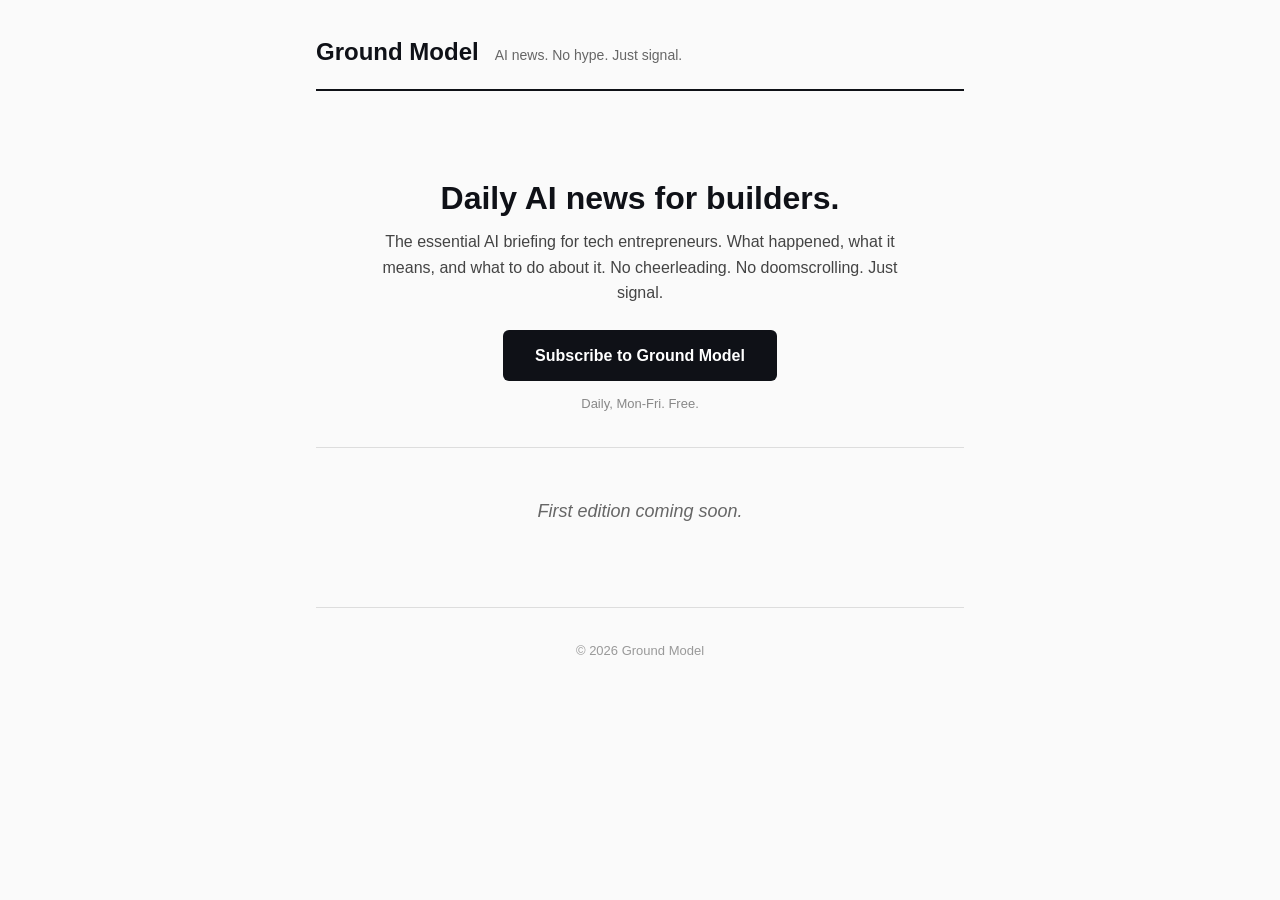
==== index.html @ ffa8e071 "feat: initial Ground Model blog" ====
<!DOCTYPE html>
<html lang="en">
<head>
    <meta charset="UTF-8">
    <meta name="viewport" content="width=device-width, initial-scale=1.0">
    <title>Ground Model — Daily AI news for builders.</title>
    <meta name="description" content="AI news for tech entrepreneurs. No hype. Just signal. Daily, Mon-Fri.">
    <meta property="og:title" content="Ground Model">
    <meta property="og:description" content="Daily AI news for builders. No hype. Just signal.">
    <meta property="og:type" content="website">
    <meta property="og:url" content="https://groundmodel.com">
    <link rel="icon" href="/static/favicon.svg" type="image/svg+xml">
    <link rel="stylesheet" href="/static/style.css">
</head>
<body>
    <header>
        <a href="/" class="logo">Ground Model</a>
        <span class="tagline">AI news. No hype. Just signal.</span>
    </header>
    <main>
        <section class="hero">
            <h1>Daily AI news for builders.</h1>
            <p class="hero-desc">The essential AI briefing for tech entrepreneurs. What happened, what it means, and what to do about it. No cheerleading. No doomscrolling. Just signal.</p>
            <a href="https://ground-model.beehiiv.com/subscribe" class="subscribe-btn-large">Subscribe to Ground Model</a>
            <p class="subscribe-note">Daily, Mon-Fri. Free.</p>
        </section>

        
        <section class="coming-soon">
            <p>First edition coming soon.</p>
        </section>
        
    </main>
    <footer>
        <p class="copyright">&copy; 2026 Ground Model</p>
    </footer>
</body>
</html>
---- static/style.css ----
*,
*::before,
*::after {
    box-sizing: border-box;
    margin: 0;
    padding: 0;
}

body {
    font-family: -apple-system, BlinkMacSystemFont, "Segoe UI", Roboto, Oxygen,
        Ubuntu, Cantarell, "Fira Sans", "Droid Sans", "Helvetica Neue", sans-serif;
    line-height: 1.7;
    color: #1a1a2e;
    background: #fafafa;
    max-width: 680px;
    margin: 0 auto;
    padding: 2rem 1rem;
}

header {
    display: flex;
    align-items: baseline;
    gap: 1rem;
    margin-bottom: 3rem;
    padding-bottom: 1rem;
    border-bottom: 2px solid #0f1117;
}

.logo {
    font-size: 1.5rem;
    font-weight: 700;
    color: #0f1117;
    text-decoration: none;
}

.tagline {
    font-size: 0.875rem;
    color: #666;
}

h1 {
    font-size: 2rem;
    line-height: 1.2;
    margin-bottom: 0.5rem;
    color: #0f1117;
}

.meta {
    display: flex;
    gap: 1rem;
    color: #666;
    font-size: 0.875rem;
    margin-bottom: 2rem;
}

.content {
    font-size: 1.0625rem;
}

.content h2 {
    font-size: 1.375rem;
    margin-top: 2rem;
    margin-bottom: 0.75rem;
}

.content h3 {
    font-size: 1.125rem;
    margin-top: 1.5rem;
    margin-bottom: 0.5rem;
}

.content p {
    margin-bottom: 1rem;
}

.content a {
    color: #0066cc;
    text-decoration: underline;
}

.content img {
    max-width: 100%;
    height: auto;
    border-radius: 4px;
    margin: 1rem 0;
}

/* Hero section */
.hero {
    text-align: center;
    padding: 3rem 0 2rem;
}

.hero h1 {
    font-size: 2.5rem;
    margin-bottom: 1rem;
}

.hero-desc {
    font-size: 1.125rem;
    color: #444;
    line-height: 1.6;
    max-width: 540px;
    margin: 0 auto 2rem;
}

.subscribe-btn-large {
    display: inline-block;
    background: #0f1117;
    color: #fff;
    padding: 0.875rem 2.5rem;
    border-radius: 6px;
    text-decoration: none;
    font-weight: 700;
    font-size: 1.125rem;
}

.subscribe-btn-large:hover {
    background: #1a1a2e;
}

.subscribe-note {
    margin-top: 0.75rem;
    font-size: 0.875rem;
    color: #888;
}

/* Coming soon */
.coming-soon {
    text-align: center;
    padding: 3rem 0;
    color: #666;
    font-size: 1.125rem;
}

/* Editions section */
.editions-section {
    margin-top: 3rem;
}

.editions-section h2 {
    font-size: 1.25rem;
    margin-bottom: 1.5rem;
    color: #0f1117;
}

.edition-list {
    list-style: none;
}

.edition-list li {
    margin-bottom: 1.5rem;
}

.edition-list a {
    text-decoration: none;
    color: inherit;
    display: block;
    padding: 1rem;
    border-radius: 6px;
    transition: background 0.15s;
}

.edition-list a:hover {
    background: #f0f0f0;
}

.edition-title {
    display: block;
    font-size: 1.125rem;
    font-weight: 600;
    color: #0f1117;
}

.edition-date {
    display: block;
    font-size: 0.875rem;
    color: #666;
    margin-top: 0.25rem;
}

.edition-preview {
    display: block;
    font-size: 0.9375rem;
    color: #444;
    margin-top: 0.25rem;
}

/* Back link */
.back-link {
    display: inline-block;
    color: #666;
    text-decoration: none;
    font-size: 0.875rem;
    margin-bottom: 2rem;
}

.back-link:hover {
    color: #0f1117;
}

/* Share buttons */
.share-buttons {
    display: flex;
    align-items: center;
    gap: 0.75rem;
    padding: 1.5rem 0;
    margin-top: 2rem;
    border-top: 1px solid #e5e5e5;
    font-size: 0.875rem;
    color: #666;
    flex-wrap: wrap;
}

.share-btn {
    display: inline-block;
    padding: 0.375rem 0.875rem;
    border: 1px solid #ddd;
    border-radius: 4px;
    text-decoration: none;
    color: #333;
    font-size: 0.8125rem;
    background: #fff;
    cursor: pointer;
    font-family: inherit;
}

.share-btn:hover {
    background: #f5f5f5;
    border-color: #bbb;
}

/* Subscribe inline */
.subscribe-inline {
    text-align: center;
    padding: 2rem;
    margin: 2rem 0;
    background: #f5f5f5;
    border-radius: 8px;
}

.subscribe-inline p {
    margin-bottom: 1rem;
    color: #444;
}

footer {
    margin-top: 4rem;
    padding-top: 2rem;
    border-top: 1px solid #ddd;
    text-align: center;
}

.cta {
    margin-bottom: 2rem;
}

.cta p {
    margin-bottom: 0.75rem;
    color: #444;
}

.subscribe-btn {
    display: inline-block;
    background: #0f1117;
    color: #fff;
    padding: 0.625rem 1.5rem;
    border-radius: 4px;
    text-decoration: none;
    font-weight: 600;
    font-size: 0.9375rem;
}

.subscribe-btn:hover {
    background: #1a1a2e;
}

.copyright {
    font-size: 0.8125rem;
    color: #999;
}

@media (max-width: 600px) {
    body {
        padding: 1rem 0.75rem;
    }

    h1 {
        font-size: 1.5rem;
    }

    .hero h1 {
        font-size: 1.75rem;
    }

    header {
        flex-direction: column;
        gap: 0.25rem;
    }

    .share-buttons {
        flex-direction: column;
        align-items: flex-start;
    }
}

/* Hero section */
.hero {
    padding: 2.5rem 0 2rem;
    border-bottom: 1px solid #ddd;
    margin-bottom: 2rem;
}

.hero h1 {
    font-size: 2rem;
    margin-bottom: 0.75rem;
}

.hero-desc {
    color: #444;
    font-size: 1rem;
    margin-bottom: 1.5rem;
    max-width: 540px;
}

.subscribe-hero {
    display: flex;
    flex-direction: column;
    gap: 0.4rem;
}

.subscribe-btn-large {
    display: inline-block;
    background: #0f1117;
    color: #fff !important;
    padding: 0.75rem 2rem;
    border-radius: 6px;
    font-weight: 700;
    font-size: 1rem;
    text-decoration: none;
    width: fit-content;
}

.subscribe-btn-large:hover {
    background: #1a1a2e;
}

.subscribe-note {
    font-size: 0.8125rem;
    color: #888;
}

.coming-soon {
    color: #666;
    font-style: italic;
    padding: 1rem 0;
}

.editions h2 {
    font-size: 1.25rem;
    margin-bottom: 1rem;
    color: #0f1117;
}
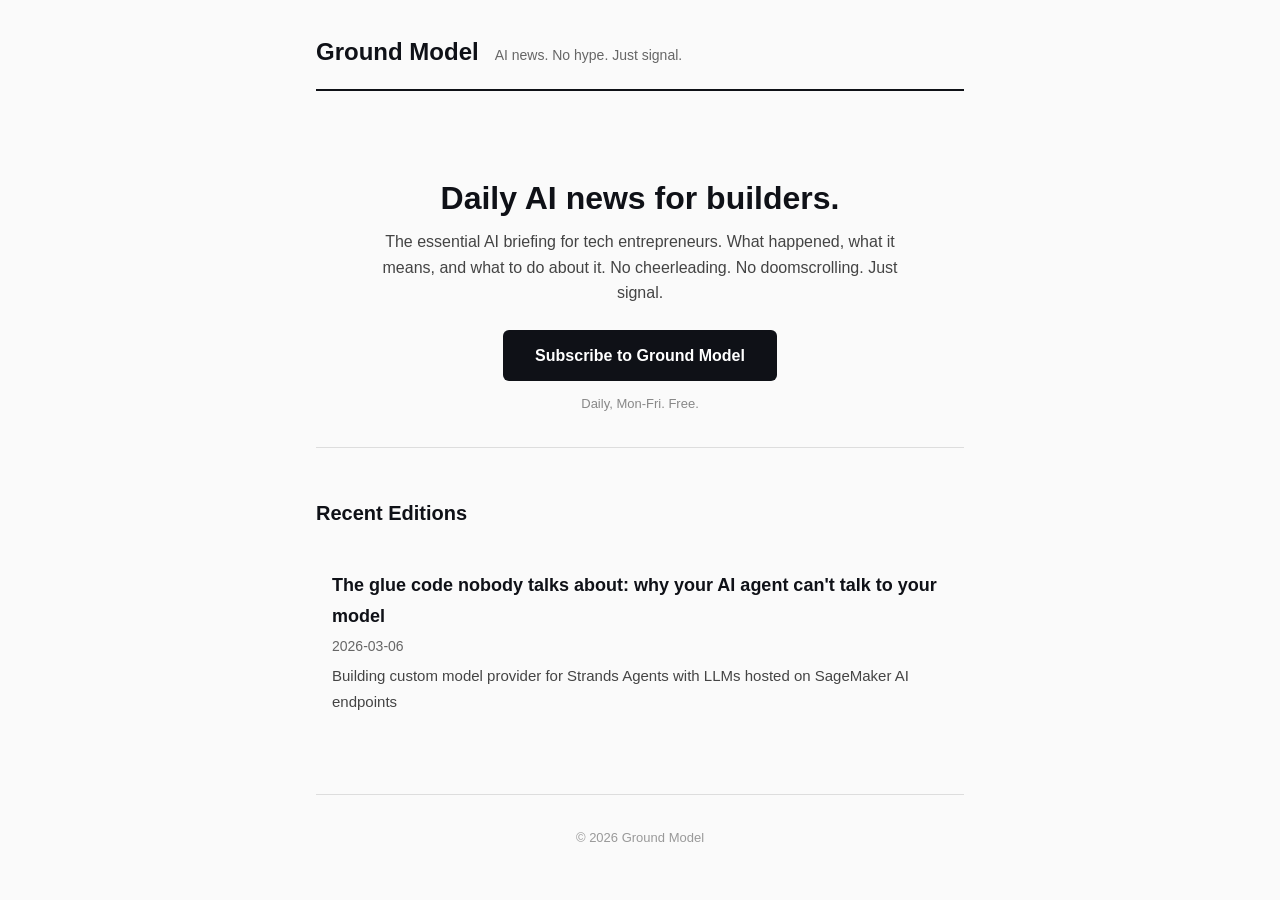
==== commit 89537cbb: "feat: edition 2026-03-06" ====
--- a/index.html
+++ b/index.html
@@ -26,8 +26,21 @@
         </section>
 
         
-        <section class="coming-soon">
-            <p>First edition coming soon.</p>
+        <section class="editions-section">
+            <h2>Recent Editions</h2>
+            <ul class="edition-list">
+                
+                <li>
+                    <a href="/posts/2026/03/06/the-glue-code-nobody-talks-about-why-your-ai-agent-can-t-talk-to-your-model.html">
+                        <span class="edition-title">The glue code nobody talks about: why your AI agent can&#39;t talk to your model</span>
+                        <span class="edition-date">2026-03-06</span>
+                        
+                        <span class="edition-preview">Building custom model provider for Strands Agents with LLMs hosted on SageMaker AI endpoints</span>
+                        
+                    </a>
+                </li>
+                
+            </ul>
         </section>
         
     </main>
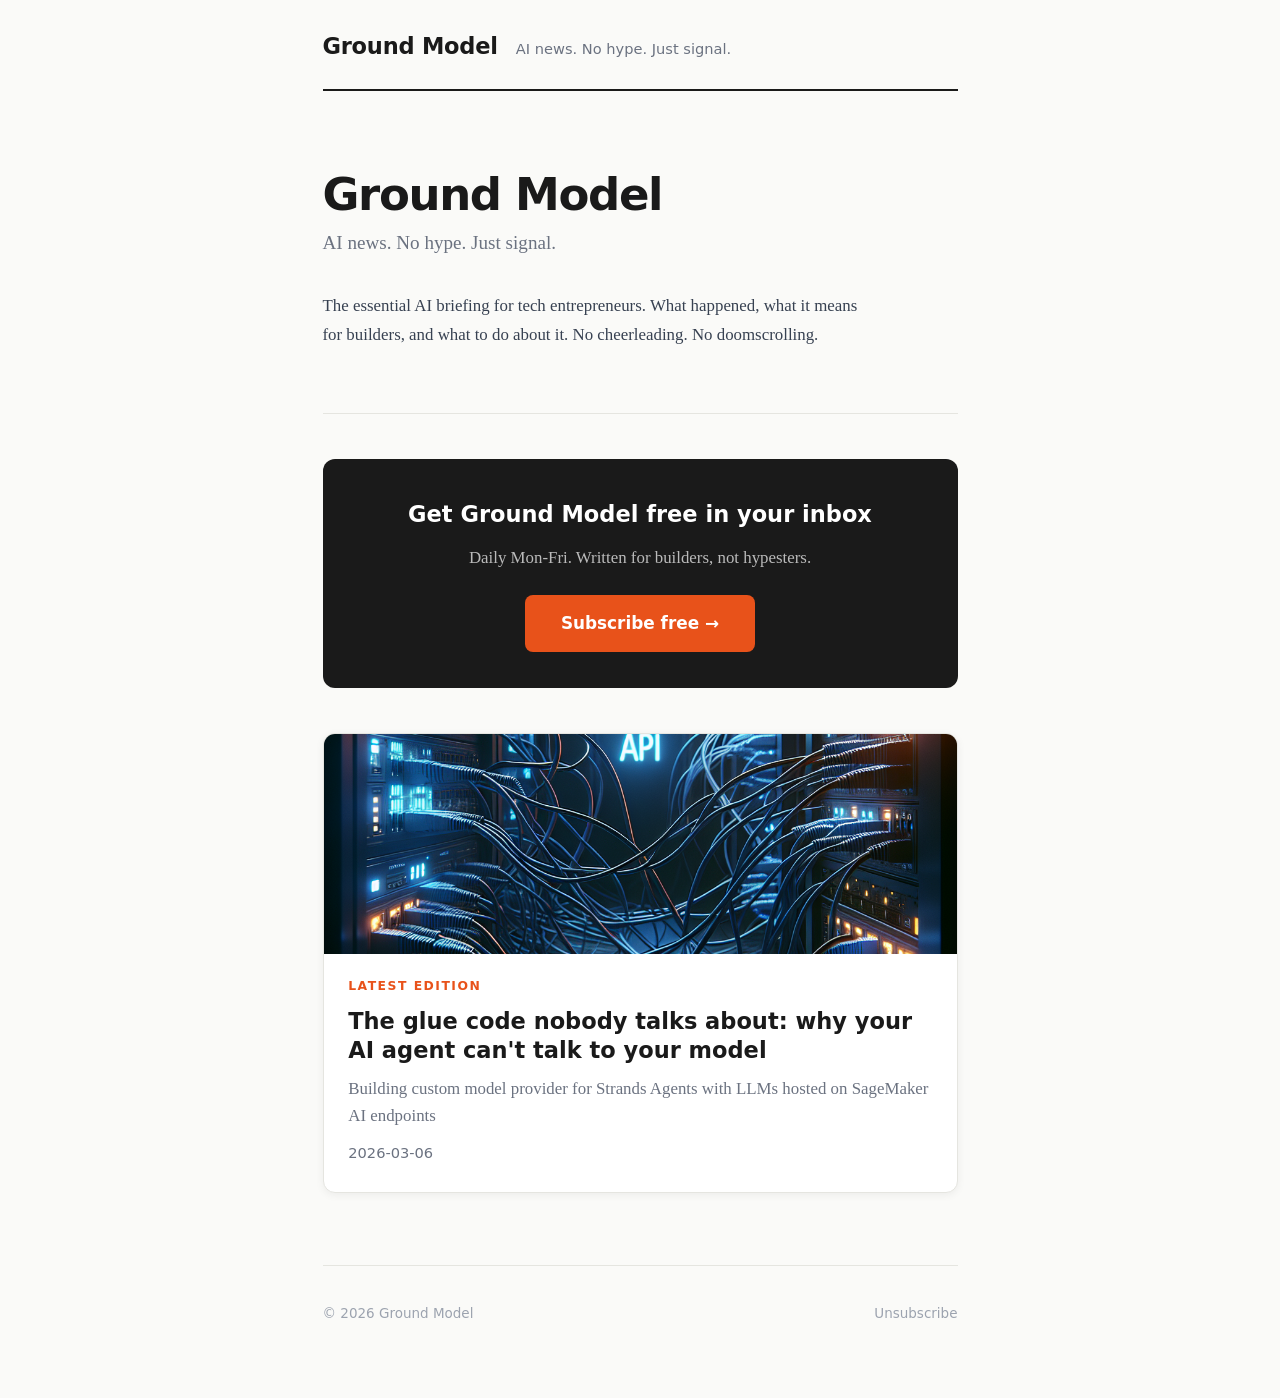
==== commit 9eaccd70: "feat: edition 2026-03-06" ====
--- a/index.html
+++ b/index.html
@@ -1,51 +1,85 @@
 <!DOCTYPE html>
 <html lang="en">
 <head>
-    <meta charset="UTF-8">
-    <meta name="viewport" content="width=device-width, initial-scale=1.0">
-    <title>Ground Model — Daily AI news for builders.</title>
-    <meta name="description" content="AI news for tech entrepreneurs. No hype. Just signal. Daily, Mon-Fri.">
-    <meta property="og:title" content="Ground Model">
-    <meta property="og:description" content="Daily AI news for builders. No hype. Just signal.">
-    <meta property="og:type" content="website">
-    <meta property="og:url" content="https://groundmodel.com">
-    <link rel="icon" href="/static/favicon.svg" type="image/svg+xml">
-    <link rel="stylesheet" href="/static/style.css">
+  <meta charset="UTF-8">
+  <meta name="viewport" content="width=device-width, initial-scale=1.0">
+  <title>Ground Model — Daily AI news for builders.</title>
+  <meta name="description" content="AI news for tech entrepreneurs. No hype. Just signal. Daily, Mon-Fri.">
+  <meta property="og:title" content="Ground Model">
+  <meta property="og:description" content="Daily AI news for builders. No hype. Just signal.">
+  <meta property="og:type" content="website">
+  <meta property="og:url" content="https://groundmodel.com">
+  
+  <meta property="og:image" content="https://groundmodel.com/static/images/2026-03-06_hero.png">
+  
+  <meta name="twitter:card" content="summary_large_image">
+  <link rel="canonical" href="https://groundmodel.com">
+  <link rel="icon" href="/static/favicon.svg" type="image/svg+xml">
+  <link rel="stylesheet" href="/static/style.css">
 </head>
 <body>
-    <header>
-        <a href="/" class="logo">Ground Model</a>
-        <span class="tagline">AI news. No hype. Just signal.</span>
+  <div class="page-shell">
+
+    <header class="site-header">
+      <a href="/" class="logo">Ground Model</a>
+      <span class="tagline">AI news. No hype. Just signal.</span>
     </header>
+
     <main>
-        <section class="hero">
-            <h1>Daily AI news for builders.</h1>
-            <p class="hero-desc">The essential AI briefing for tech entrepreneurs. What happened, what it means, and what to do about it. No cheerleading. No doomscrolling. Just signal.</p>
-            <a href="https://ground-model.beehiiv.com/subscribe" class="subscribe-btn-large">Subscribe to Ground Model</a>
-            <p class="subscribe-note">Daily, Mon-Fri. Free.</p>
-        </section>
 
+      <!-- Homepage hero text -->
+      <section class="home-hero">
+        <div class="home-wordmark">Ground Model</div>
+        <p class="home-tagline">AI news. No hype. Just signal.</p>
+        <p style="font-size:0.9375rem;color:#374151;max-width:540px;margin-bottom:1.5rem;">
+          The essential AI briefing for tech entrepreneurs. What happened, what it means for builders,
+          and what to do about it. No cheerleading. No doomscrolling.
+        </p>
+      </section>
+
+      <!-- Subscribe CTA -->
+      <div class="home-subscribe">
+        <h2>Get Ground Model free in your inbox</h2>
+        <p>Daily Mon-Fri. Written for builders, not hypesters.</p>
+        <a href="https://ground-model.beehiiv.com/subscribe" class="btn-subscribe">Subscribe free →</a>
+      </div>
+
+      
+
+      <!-- Featured latest edition -->
+      
+      <div class="featured-edition">
         
-        <section class="editions-section">
-            <h2>Recent Editions</h2>
-            <ul class="edition-list">
-                
-                <li>
-                    <a href="/posts/2026/03/06/the-glue-code-nobody-talks-about-why-your-ai-agent-can-t-talk-to-your-model.html">
-                        <span class="edition-title">The glue code nobody talks about: why your AI agent can&#39;t talk to your model</span>
-                        <span class="edition-date">2026-03-06</span>
-                        
-                        <span class="edition-preview">Building custom model provider for Strands Agents with LLMs hosted on SageMaker AI endpoints</span>
-                        
-                    </a>
-                </li>
-                
-            </ul>
-        </section>
+        <a href="/posts/2026/03/06/the-glue-code-nobody-talks-about-why-your-ai-agent-can-t-talk-to-your-model.html">
+          <img src="/static/images/2026-03-06_hero.png" alt="The glue code nobody talks about: why your AI agent can&#39;t talk to your model" class="featured-thumb" loading="lazy">
+        </a>
         
+        <div class="featured-body">
+          <div class="featured-label">Latest edition</div>
+          <a href="/posts/2026/03/06/the-glue-code-nobody-talks-about-why-your-ai-agent-can-t-talk-to-your-model.html" class="featured-title">The glue code nobody talks about: why your AI agent can&#39;t talk to your model</a>
+          
+          <p class="featured-preview">Building custom model provider for Strands Agents with LLMs hosted on SageMaker AI endpoints</p>
+          
+          <p style="margin-top:0.625rem;font-family:-apple-system,BlinkMacSystemFont,'Segoe UI',system-ui,sans-serif;font-size:0.8125rem;color:#6B7280;">
+            2026-03-06
+          </p>
+        </div>
+      </div>
+
+      <!-- Archive list -->
+      
+
+      
+
     </main>
-    <footer>
-        <p class="copyright">&copy; 2026 Ground Model</p>
+
+    <footer class="site-footer">
+      <div class="footer-bottom">
+        <span class="copyright">&copy; 2026 Ground Model</span>
+        <a href="https://ground-model.beehiiv.com/unsubscribe" class="unsubscribe">Unsubscribe</a>
+      </div>
     </footer>
+
+  </div>
 </body>
 </html>
--- a/static/style.css
+++ b/static/style.css
@@ -1,363 +1,621 @@
-*,
-*::before,
-*::after {
-    box-sizing: border-box;
-    margin: 0;
-    padding: 0;
-}
+/* =========================================================
+   Ground Model — Premium Newsletter Stylesheet
+   ========================================================= */
+
+*, *::before, *::after {
+  box-sizing: border-box;
+  margin: 0;
+  padding: 0;
+}
+
+/* ── Base ── */
+html { font-size: 18px; }
 
 body {
-    font-family: -apple-system, BlinkMacSystemFont, "Segoe UI", Roboto, Oxygen,
-        Ubuntu, Cantarell, "Fira Sans", "Droid Sans", "Helvetica Neue", sans-serif;
-    line-height: 1.7;
-    color: #1a1a2e;
-    background: #fafafa;
-    max-width: 680px;
-    margin: 0 auto;
-    padding: 2rem 1rem;
-}
-
-header {
-    display: flex;
-    align-items: baseline;
-    gap: 1rem;
-    margin-bottom: 3rem;
-    padding-bottom: 1rem;
-    border-bottom: 2px solid #0f1117;
+  font-family: Georgia, 'Charter', 'Times New Roman', serif;
+  line-height: 1.75;
+  color: #1A1A1A;
+  background: #FAFAF8;
+}
+
+a { color: inherit; }
+
+/* ── Layout shell ── */
+.page-shell {
+  max-width: 680px;
+  margin: 0 auto;
+  padding: 0 1.25rem 4rem;
+}
+
+/* ── Site header ── */
+.site-header {
+  display: flex;
+  align-items: baseline;
+  gap: 1rem;
+  padding: 1.5rem 0 1.25rem;
+  margin-bottom: 2rem;
+  border-bottom: 2px solid #1A1A1A;
 }
 
 .logo {
-    font-size: 1.5rem;
-    font-weight: 700;
-    color: #0f1117;
-    text-decoration: none;
-}
+  font-family: -apple-system, BlinkMacSystemFont, 'Segoe UI', system-ui, sans-serif;
+  font-size: 1.25rem;
+  font-weight: 700;
+  color: #1A1A1A;
+  text-decoration: none;
+  letter-spacing: -0.01em;
+}
+
+.logo:hover { color: #E8521A; }
 
 .tagline {
-    font-size: 0.875rem;
-    color: #666;
-}
-
-h1 {
-    font-size: 2rem;
-    line-height: 1.2;
-    margin-bottom: 0.5rem;
-    color: #0f1117;
-}
-
-.meta {
-    display: flex;
-    gap: 1rem;
-    color: #666;
-    font-size: 0.875rem;
-    margin-bottom: 2rem;
-}
-
-.content {
-    font-size: 1.0625rem;
-}
-
-.content h2 {
-    font-size: 1.375rem;
-    margin-top: 2rem;
-    margin-bottom: 0.75rem;
-}
-
-.content h3 {
-    font-size: 1.125rem;
-    margin-top: 1.5rem;
-    margin-bottom: 0.5rem;
-}
-
-.content p {
-    margin-bottom: 1rem;
-}
-
-.content a {
-    color: #0066cc;
-    text-decoration: underline;
-}
-
-.content img {
-    max-width: 100%;
-    height: auto;
-    border-radius: 4px;
-    margin: 1rem 0;
-}
-
-/* Hero section */
-.hero {
-    text-align: center;
-    padding: 3rem 0 2rem;
-}
-
-.hero h1 {
-    font-size: 2.5rem;
-    margin-bottom: 1rem;
-}
-
-.hero-desc {
-    font-size: 1.125rem;
-    color: #444;
-    line-height: 1.6;
-    max-width: 540px;
-    margin: 0 auto 2rem;
-}
-
-.subscribe-btn-large {
-    display: inline-block;
-    background: #0f1117;
-    color: #fff;
-    padding: 0.875rem 2.5rem;
-    border-radius: 6px;
-    text-decoration: none;
-    font-weight: 700;
-    font-size: 1.125rem;
-}
-
-.subscribe-btn-large:hover {
-    background: #1a1a2e;
-}
-
-.subscribe-note {
-    margin-top: 0.75rem;
-    font-size: 0.875rem;
-    color: #888;
-}
-
-/* Coming soon */
-.coming-soon {
-    text-align: center;
-    padding: 3rem 0;
-    color: #666;
-    font-size: 1.125rem;
-}
-
-/* Editions section */
-.editions-section {
-    margin-top: 3rem;
-}
-
-.editions-section h2 {
-    font-size: 1.25rem;
-    margin-bottom: 1.5rem;
-    color: #0f1117;
-}
-
-.edition-list {
-    list-style: none;
-}
-
-.edition-list li {
-    margin-bottom: 1.5rem;
-}
-
-.edition-list a {
-    text-decoration: none;
-    color: inherit;
-    display: block;
-    padding: 1rem;
-    border-radius: 6px;
-    transition: background 0.15s;
-}
-
-.edition-list a:hover {
-    background: #f0f0f0;
-}
-
-.edition-title {
-    display: block;
-    font-size: 1.125rem;
-    font-weight: 600;
-    color: #0f1117;
-}
-
-.edition-date {
-    display: block;
-    font-size: 0.875rem;
-    color: #666;
-    margin-top: 0.25rem;
-}
-
-.edition-preview {
-    display: block;
-    font-size: 0.9375rem;
-    color: #444;
-    margin-top: 0.25rem;
-}
-
-/* Back link */
+  font-size: 0.8125rem;
+  color: #6B7280;
+  font-family: -apple-system, BlinkMacSystemFont, 'Segoe UI', system-ui, sans-serif;
+}
+
+/* ── Back link ── */
 .back-link {
-    display: inline-block;
-    color: #666;
-    text-decoration: none;
-    font-size: 0.875rem;
-    margin-bottom: 2rem;
-}
-
-.back-link:hover {
-    color: #0f1117;
-}
-
-/* Share buttons */
-.share-buttons {
-    display: flex;
-    align-items: center;
-    gap: 0.75rem;
-    padding: 1.5rem 0;
-    margin-top: 2rem;
-    border-top: 1px solid #e5e5e5;
-    font-size: 0.875rem;
-    color: #666;
-    flex-wrap: wrap;
+  display: inline-block;
+  font-family: -apple-system, BlinkMacSystemFont, 'Segoe UI', system-ui, sans-serif;
+  font-size: 0.8125rem;
+  color: #6B7280;
+  text-decoration: none;
+  margin-bottom: 1.75rem;
+  transition: color 0.15s;
+}
+
+.back-link:hover { color: #E8521A; }
+
+/* =========================================================
+   EDITION PAGE
+   ========================================================= */
+
+/* ── Hero image ── */
+.post-hero {
+  position: relative;
+  width: 100vw;
+  left: 50%;
+  right: 50%;
+  margin-left: -50vw;
+  margin-right: -50vw;
+  height: 420px;
+  margin-bottom: 0;
+  overflow: hidden;
+}
+
+.post-hero img {
+  width: 100%;
+  height: 100%;
+  object-fit: cover;
+  display: block;
+}
+
+.post-hero-overlay {
+  position: absolute;
+  inset: 0;
+  background: linear-gradient(to bottom, transparent 30%, rgba(26,26,26,0.72) 100%);
+  display: flex;
+  flex-direction: column;
+  justify-content: flex-end;
+  padding: 2rem 1.5rem 1.75rem;
+}
+
+.post-hero-title {
+  font-family: -apple-system, BlinkMacSystemFont, 'Segoe UI', system-ui, sans-serif;
+  font-size: 1.875rem;
+  font-weight: 700;
+  color: #fff;
+  line-height: 1.2;
+  margin-bottom: 0.625rem;
+  max-width: 640px;
+}
+
+.post-hero-meta {
+  font-family: -apple-system, BlinkMacSystemFont, 'Segoe UI', system-ui, sans-serif;
+  font-size: 0.8125rem;
+  color: rgba(255,255,255,0.75);
+  letter-spacing: 0.01em;
+}
+
+/* ── Article header (no hero) ── */
+.post-header { margin-bottom: 2.5rem; }
+
+.post-title {
+  font-family: -apple-system, BlinkMacSystemFont, 'Segoe UI', system-ui, sans-serif;
+  font-size: 1.875rem;
+  font-weight: 700;
+  color: #1A1A1A;
+  line-height: 1.2;
+  margin-bottom: 0.75rem;
+  letter-spacing: -0.02em;
+}
+
+.post-meta {
+  font-family: -apple-system, BlinkMacSystemFont, 'Segoe UI', system-ui, sans-serif;
+  font-size: 0.875rem;
+  color: #6B7280;
+  display: flex;
+  align-items: center;
+  gap: 0.5rem;
+  flex-wrap: wrap;
+}
+
+.post-meta .sep { color: #D1D5DB; }
+
+/* ── Article body ── */
+.post-body {
+  margin-top: 2rem;
+}
+
+.post-body h1,
+.post-body h2,
+.post-body h3,
+.post-body h4 {
+  font-family: -apple-system, BlinkMacSystemFont, 'Segoe UI', system-ui, sans-serif;
+  color: #1A1A1A;
+  margin-top: 2.25rem;
+  margin-bottom: 0.75rem;
+  line-height: 1.25;
+}
+
+.post-body h1 { font-size: 1.625rem; font-weight: 700; }
+.post-body h2 { font-size: 1.375rem; font-weight: 700; letter-spacing: -0.01em; }
+.post-body h3 { font-size: 1.125rem; font-weight: 600; color: #374151; }
+
+/* Section labels like "## Lead Story: …" */
+.post-body h2:first-child { margin-top: 0; }
+
+.post-body p { margin-bottom: 1.25rem; }
+
+.post-body a {
+  color: #E8521A;
+  text-decoration: underline;
+  text-underline-offset: 2px;
+}
+
+.post-body a:hover { color: #c43e10; }
+
+.post-body ul, .post-body ol {
+  margin: 0.75rem 0 1.25rem 1.5rem;
+}
+
+.post-body li { margin-bottom: 0.5rem; }
+
+.post-body img {
+  max-width: 100%;
+  height: auto;
+  border-radius: 6px;
+  margin: 1.25rem 0;
+  display: block;
+}
+
+/* Pull quote / blockquote */
+.post-body blockquote {
+  border-left: 4px solid #E8521A;
+  margin: 1.75rem 0;
+  padding: 0.75rem 1.25rem;
+  background: #FFF8F5;
+  font-style: italic;
+  font-size: 1.0625rem;
+  color: #374151;
+  border-radius: 0 4px 4px 0;
+}
+
+.post-body blockquote p { margin-bottom: 0; }
+
+/* Strong / bold in briefs */
+.post-body strong { font-weight: 700; color: #1A1A1A; }
+
+/* Horizontal rule */
+.post-body hr {
+  border: none;
+  border-top: 1px solid #E5E5E0;
+  margin: 2.25rem 0;
+}
+
+/* Drop cap on first paragraph of lead story content */
+.post-body > p:first-of-type::first-letter {
+  float: left;
+  font-size: 3.5rem;
+  line-height: 0.85;
+  margin: 0.125rem 0.25rem 0 0;
+  font-family: Georgia, serif;
+  font-weight: 700;
+  color: #E8521A;
+}
+
+/* ── Brief cards ── */
+.brief-cards { display: flex; flex-direction: column; gap: 1rem; margin: 1.25rem 0; }
+
+.brief-card {
+  background: #fff;
+  border: 1px solid #E5E5E0;
+  border-radius: 12px;
+  padding: 1rem 1.125rem;
+  box-shadow: 0 1px 4px rgba(0,0,0,0.05);
+  transition: box-shadow 0.15s;
+}
+
+.brief-card:hover { box-shadow: 0 3px 10px rgba(0,0,0,0.09); }
+
+.brief-card-head {
+  display: flex;
+  align-items: flex-start;
+  gap: 0.625rem;
+  margin-bottom: 0.375rem;
+}
+
+.brief-logo {
+  width: 28px;
+  height: 28px;
+  object-fit: contain;
+  border-radius: 4px;
+  flex-shrink: 0;
+  margin-top: 2px;
+  border: 1px solid #E5E5E0;
+  background: #fff;
+}
+
+.brief-logo-fallback {
+  width: 28px;
+  height: 28px;
+  border-radius: 4px;
+  flex-shrink: 0;
+  background: #F3F4F6;
+  display: flex;
+  align-items: center;
+  justify-content: center;
+  margin-top: 2px;
+  border: 1px solid #E5E5E0;
+}
+
+.brief-logo-fallback svg {
+  width: 14px;
+  height: 14px;
+  color: #9CA3AF;
+}
+
+.brief-headline {
+  font-family: -apple-system, BlinkMacSystemFont, 'Segoe UI', system-ui, sans-serif;
+  font-size: 0.9375rem;
+  font-weight: 600;
+  line-height: 1.35;
+  color: #1A1A1A;
+}
+
+.brief-body {
+  font-size: 0.9375rem;
+  color: #374151;
+  line-height: 1.6;
+  margin-bottom: 0.5rem;
+}
+
+.brief-source {
+  font-family: -apple-system, BlinkMacSystemFont, 'Segoe UI', system-ui, sans-serif;
+  font-size: 0.75rem;
+  color: #6B7280;
+  text-align: right;
+}
+
+.brief-source a {
+  color: #6B7280;
+  text-decoration: none;
+}
+
+.brief-source a:hover { color: #E8521A; }
+
+/* ── Section label ── */
+.section-label {
+  font-family: -apple-system, BlinkMacSystemFont, 'Segoe UI', system-ui, sans-serif;
+  font-size: 0.6875rem;
+  font-weight: 700;
+  letter-spacing: 0.12em;
+  text-transform: uppercase;
+  color: #E8521A;
+  margin-bottom: 0.5rem;
+}
+
+/* ── Share buttons ── */
+.share-section {
+  display: flex;
+  align-items: center;
+  gap: 0.75rem;
+  padding: 1.5rem 0;
+  margin-top: 2.5rem;
+  border-top: 1px solid #E5E5E0;
+  flex-wrap: wrap;
+}
+
+.share-label {
+  font-family: -apple-system, BlinkMacSystemFont, 'Segoe UI', system-ui, sans-serif;
+  font-size: 0.8125rem;
+  color: #6B7280;
 }
 
 .share-btn {
-    display: inline-block;
-    padding: 0.375rem 0.875rem;
-    border: 1px solid #ddd;
-    border-radius: 4px;
-    text-decoration: none;
-    color: #333;
-    font-size: 0.8125rem;
-    background: #fff;
-    cursor: pointer;
-    font-family: inherit;
+  display: inline-block;
+  padding: 0.375rem 0.875rem;
+  border: 1px solid #E5E5E0;
+  border-radius: 6px;
+  text-decoration: none;
+  color: #374151;
+  font-size: 0.8125rem;
+  font-family: -apple-system, BlinkMacSystemFont, 'Segoe UI', system-ui, sans-serif;
+  background: #fff;
+  cursor: pointer;
+  transition: background 0.12s, border-color 0.12s;
 }
 
 .share-btn:hover {
-    background: #f5f5f5;
-    border-color: #bbb;
-}
-
-/* Subscribe inline */
-.subscribe-inline {
-    text-align: center;
-    padding: 2rem;
-    margin: 2rem 0;
-    background: #f5f5f5;
-    border-radius: 8px;
-}
-
-.subscribe-inline p {
-    margin-bottom: 1rem;
-    color: #444;
-}
-
-footer {
-    margin-top: 4rem;
-    padding-top: 2rem;
-    border-top: 1px solid #ddd;
-    text-align: center;
-}
-
-.cta {
-    margin-bottom: 2rem;
-}
-
-.cta p {
-    margin-bottom: 0.75rem;
-    color: #444;
-}
-
-.subscribe-btn {
-    display: inline-block;
-    background: #0f1117;
-    color: #fff;
-    padding: 0.625rem 1.5rem;
-    border-radius: 4px;
-    text-decoration: none;
-    font-weight: 600;
-    font-size: 0.9375rem;
-}
-
-.subscribe-btn:hover {
-    background: #1a1a2e;
+  background: #FFF8F5;
+  border-color: #E8521A;
+  color: #E8521A;
+}
+
+/* ── Subscribe CTA (inline) ── */
+.subscribe-cta {
+  background: #fff;
+  border: 1px solid #E5E5E0;
+  border-radius: 12px;
+  padding: 1.75rem 1.5rem;
+  margin: 2.5rem 0;
+  text-align: center;
+}
+
+.subscribe-cta h3 {
+  font-family: -apple-system, BlinkMacSystemFont, 'Segoe UI', system-ui, sans-serif;
+  font-size: 1.125rem;
+  font-weight: 700;
+  margin-bottom: 0.5rem;
+  color: #1A1A1A;
+}
+
+.subscribe-cta p {
+  font-size: 0.9375rem;
+  color: #6B7280;
+  margin-bottom: 1.125rem;
+}
+
+.btn-subscribe {
+  display: inline-block;
+  background: #E8521A;
+  color: #fff;
+  padding: 0.75rem 2rem;
+  border-radius: 8px;
+  text-decoration: none;
+  font-family: -apple-system, BlinkMacSystemFont, 'Segoe UI', system-ui, sans-serif;
+  font-weight: 700;
+  font-size: 0.9375rem;
+  transition: background 0.15s;
+}
+
+.btn-subscribe:hover { background: #c43e10; }
+
+/* =========================================================
+   INDEX PAGE
+   ========================================================= */
+
+/* ── Homepage hero ── */
+.home-hero {
+  text-align: left;
+  padding: 2.5rem 0 2rem;
+  border-bottom: 1px solid #E5E5E0;
+  margin-bottom: 2.5rem;
+}
+
+.home-wordmark {
+  font-family: -apple-system, BlinkMacSystemFont, 'Segoe UI', system-ui, sans-serif;
+  font-size: 2.5rem;
+  font-weight: 700;
+  color: #1A1A1A;
+  letter-spacing: -0.03em;
+  line-height: 1;
+  margin-bottom: 0.5rem;
+}
+
+.home-tagline {
+  font-size: 1.0625rem;
+  color: #6B7280;
+  margin-bottom: 1.75rem;
+}
+
+/* ── Featured edition card ── */
+.featured-edition {
+  background: #fff;
+  border: 1px solid #E5E5E0;
+  border-radius: 12px;
+  overflow: hidden;
+  margin-bottom: 2.5rem;
+  box-shadow: 0 2px 8px rgba(0,0,0,0.06);
+}
+
+.featured-thumb {
+  width: 100%;
+  height: 220px;
+  object-fit: cover;
+  display: block;
+}
+
+.featured-body {
+  padding: 1.25rem 1.375rem 1.5rem;
+}
+
+.featured-label {
+  font-family: -apple-system, BlinkMacSystemFont, 'Segoe UI', system-ui, sans-serif;
+  font-size: 0.6875rem;
+  font-weight: 700;
+  letter-spacing: 0.12em;
+  text-transform: uppercase;
+  color: #E8521A;
+  margin-bottom: 0.5rem;
+}
+
+.featured-title {
+  font-family: -apple-system, BlinkMacSystemFont, 'Segoe UI', system-ui, sans-serif;
+  font-size: 1.25rem;
+  font-weight: 700;
+  color: #1A1A1A;
+  text-decoration: none;
+  line-height: 1.3;
+  display: block;
+  margin-bottom: 0.5rem;
+}
+
+.featured-title:hover { color: #E8521A; }
+
+.featured-preview {
+  font-size: 0.9375rem;
+  color: #6B7280;
+  line-height: 1.6;
+}
+
+/* ── Subscribe box on homepage ── */
+.home-subscribe {
+  background: #1A1A1A;
+  color: #fff;
+  border-radius: 12px;
+  padding: 2rem 1.5rem;
+  margin-bottom: 2.5rem;
+  text-align: center;
+}
+
+.home-subscribe h2 {
+  font-family: -apple-system, BlinkMacSystemFont, 'Segoe UI', system-ui, sans-serif;
+  font-size: 1.25rem;
+  font-weight: 700;
+  margin-bottom: 0.5rem;
+}
+
+.home-subscribe p {
+  font-size: 0.9375rem;
+  color: rgba(255,255,255,0.7);
+  margin-bottom: 1.25rem;
+}
+
+/* ── Archive list ── */
+.archive-section { margin-bottom: 2rem; }
+
+.archive-label {
+  font-family: -apple-system, BlinkMacSystemFont, 'Segoe UI', system-ui, sans-serif;
+  font-size: 0.6875rem;
+  font-weight: 700;
+  letter-spacing: 0.12em;
+  text-transform: uppercase;
+  color: #6B7280;
+  margin-bottom: 1rem;
+}
+
+.archive-list { list-style: none; }
+
+.archive-list li {
+  border-bottom: 1px solid #E5E5E0;
+}
+
+.archive-list li:last-child { border-bottom: none; }
+
+.archive-link {
+  display: flex;
+  align-items: baseline;
+  gap: 1rem;
+  padding: 0.875rem 0;
+  text-decoration: none;
+  color: #1A1A1A;
+  transition: color 0.12s;
+}
+
+.archive-link:hover { color: #E8521A; }
+
+.archive-date {
+  font-family: -apple-system, BlinkMacSystemFont, 'Segoe UI', system-ui, sans-serif;
+  font-size: 0.8125rem;
+  color: #6B7280;
+  flex-shrink: 0;
+  min-width: 6rem;
+}
+
+.archive-title {
+  font-family: -apple-system, BlinkMacSystemFont, 'Segoe UI', system-ui, sans-serif;
+  font-size: 0.9375rem;
+  font-weight: 600;
+  line-height: 1.35;
+}
+
+/* =========================================================
+   FOOTER
+   ========================================================= */
+
+.site-footer {
+  margin-top: 4rem;
+  padding-top: 2rem;
+  border-top: 1px solid #E5E5E0;
+}
+
+.footer-previous {
+  margin-bottom: 1.5rem;
+}
+
+.footer-previous-label {
+  font-family: -apple-system, BlinkMacSystemFont, 'Segoe UI', system-ui, sans-serif;
+  font-size: 0.6875rem;
+  font-weight: 700;
+  letter-spacing: 0.12em;
+  text-transform: uppercase;
+  color: #6B7280;
+  margin-bottom: 0.75rem;
+}
+
+.footer-prev-list { list-style: none; }
+
+.footer-prev-list li { margin-bottom: 0.375rem; }
+
+.footer-prev-list a {
+  font-family: -apple-system, BlinkMacSystemFont, 'Segoe UI', system-ui, sans-serif;
+  font-size: 0.875rem;
+  color: #374151;
+  text-decoration: none;
+}
+
+.footer-prev-list a:hover { color: #E8521A; }
+
+.footer-bottom {
+  display: flex;
+  justify-content: space-between;
+  align-items: center;
+  flex-wrap: wrap;
+  gap: 0.5rem;
 }
 
 .copyright {
-    font-size: 0.8125rem;
-    color: #999;
-}
-
-@media (max-width: 600px) {
-    body {
-        padding: 1rem 0.75rem;
-    }
-
-    h1 {
-        font-size: 1.5rem;
-    }
-
-    .hero h1 {
-        font-size: 1.75rem;
-    }
-
-    header {
-        flex-direction: column;
-        gap: 0.25rem;
-    }
-
-    .share-buttons {
-        flex-direction: column;
-        align-items: flex-start;
-    }
-}
-
-/* Hero section */
-.hero {
-    padding: 2.5rem 0 2rem;
-    border-bottom: 1px solid #ddd;
-    margin-bottom: 2rem;
-}
-
-.hero h1 {
-    font-size: 2rem;
-    margin-bottom: 0.75rem;
-}
-
-.hero-desc {
-    color: #444;
-    font-size: 1rem;
-    margin-bottom: 1.5rem;
-    max-width: 540px;
-}
-
-.subscribe-hero {
-    display: flex;
-    flex-direction: column;
-    gap: 0.4rem;
-}
-
-.subscribe-btn-large {
-    display: inline-block;
-    background: #0f1117;
-    color: #fff !important;
-    padding: 0.75rem 2rem;
-    border-radius: 6px;
-    font-weight: 700;
-    font-size: 1rem;
-    text-decoration: none;
-    width: fit-content;
-}
-
-.subscribe-btn-large:hover {
-    background: #1a1a2e;
-}
-
-.subscribe-note {
-    font-size: 0.8125rem;
-    color: #888;
-}
-
-.coming-soon {
-    color: #666;
-    font-style: italic;
-    padding: 1rem 0;
-}
-
-.editions h2 {
-    font-size: 1.25rem;
-    margin-bottom: 1rem;
-    color: #0f1117;
-}
+  font-family: -apple-system, BlinkMacSystemFont, 'Segoe UI', system-ui, sans-serif;
+  font-size: 0.75rem;
+  color: #9CA3AF;
+}
+
+.unsubscribe {
+  font-family: -apple-system, BlinkMacSystemFont, 'Segoe UI', system-ui, sans-serif;
+  font-size: 0.75rem;
+  color: #9CA3AF;
+  text-decoration: none;
+}
+
+.unsubscribe:hover { color: #6B7280; }
+
+/* =========================================================
+   RESPONSIVE
+   ========================================================= */
+
+@media (max-width: 640px) {
+  html { font-size: 16px; }
+
+  .post-hero { height: 300px; }
+  .post-hero-title { font-size: 1.375rem; }
+  .home-wordmark { font-size: 2rem; }
+
+  .site-header { flex-direction: column; gap: 0.25rem; }
+  .archive-link { flex-direction: column; gap: 0.2rem; }
+  .archive-date { min-width: unset; }
+
+  .share-section { flex-direction: column; align-items: flex-start; }
+  .footer-bottom { flex-direction: column; align-items: flex-start; }
+}
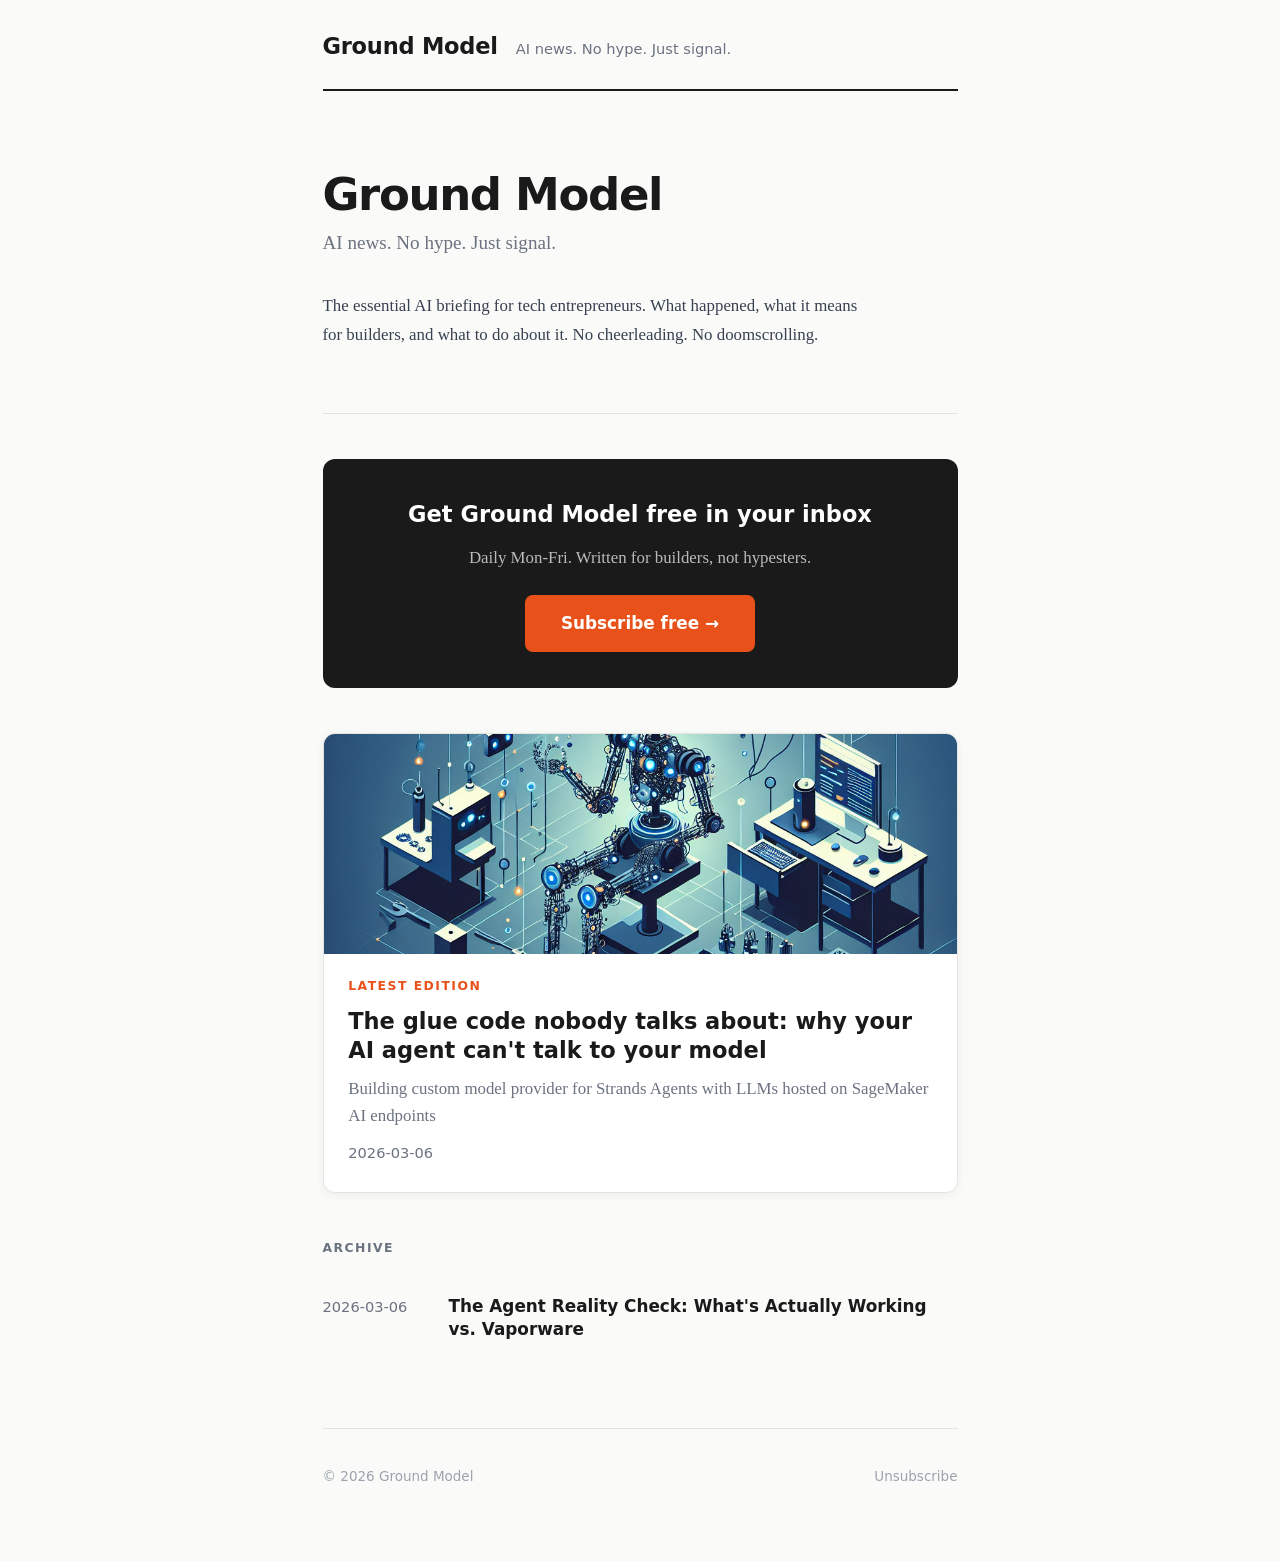
==== commit e4e7ec36: "feat: edition 2026-03-06" ====
--- a/index.html
+++ b/index.html
@@ -68,6 +68,20 @@
 
       <!-- Archive list -->
       
+      <section class="archive-section">
+        <div class="archive-label">Archive</div>
+        <ul class="archive-list">
+          
+          <li>
+            <a href="/posts/2026/03/06/the-agent-reality-check-what-s-actually-working-vs-vaporware.html" class="archive-link">
+              <span class="archive-date">2026-03-06</span>
+              <span class="archive-title">The Agent Reality Check: What&#39;s Actually Working vs. Vaporware</span>
+            </a>
+          </li>
+          
+        </ul>
+      </section>
+      
 
       
 
--- a/static/style.css
+++ b/static/style.css
@@ -605,17 +605,53 @@
    RESPONSIVE
    ========================================================= */
 
+/* Tablet / fold (641px – 1024px) */
+@media (min-width: 641px) and (max-width: 1024px) {
+  .page-shell { max-width: 600px; padding: 0 1.5rem 4rem; }
+  .post-hero { height: 360px; }
+}
+
+/* Mobile (≤ 640px) */
 @media (max-width: 640px) {
   html { font-size: 16px; }
 
-  .post-hero { height: 300px; }
-  .post-hero-title { font-size: 1.375rem; }
-  .home-wordmark { font-size: 2rem; }
-
-  .site-header { flex-direction: column; gap: 0.25rem; }
-  .archive-link { flex-direction: column; gap: 0.2rem; }
-  .archive-date { min-width: unset; }
-
-  .share-section { flex-direction: column; align-items: flex-start; }
+  .page-shell { padding: 0 1rem 3rem; }
+
+  .post-hero { height: 240px; }
+  .post-hero-title { font-size: 1.25rem; padding: 0 1rem 1.25rem; }
+  .post-hero-overlay { padding: 1.25rem 1rem 1.25rem; }
+  .post-hero-meta { font-size: 0.75rem; }
+
+  .home-wordmark { font-size: 1.75rem; }
+  .home-tagline { font-size: 0.9375rem; }
+  .home-hero { padding: 1.75rem 0 1.5rem; }
+
+  .home-subscribe { padding: 1.5rem 1.25rem; }
+  .home-subscribe h2 { font-size: 1.125rem; }
+
+  .featured-thumb { height: 180px; }
+
+  .site-header {
+    flex-direction: column;
+    gap: 0.2rem;
+    padding: 1rem 0 1rem;
+    margin-bottom: 1.25rem;
+  }
+
+  .archive-link { flex-direction: column; gap: 0.15rem; }
+  .archive-date { min-width: unset; font-size: 0.75rem; }
+  .archive-title { font-size: 0.875rem; }
+
+  .share-section { flex-direction: column; align-items: flex-start; gap: 0.5rem; }
+  .share-btn { font-size: 0.8125rem; }
+
+  .subscribe-cta { padding: 1.25rem 1rem; }
+  .subscribe-cta h3 { font-size: 1rem; }
+
   .footer-bottom { flex-direction: column; align-items: flex-start; }
-}
+
+  .post-body h1 { font-size: 1.375rem; }
+  .post-body h2 { font-size: 1.125rem; }
+
+  .brief-card { padding: 0.875rem 1rem; }
+}
